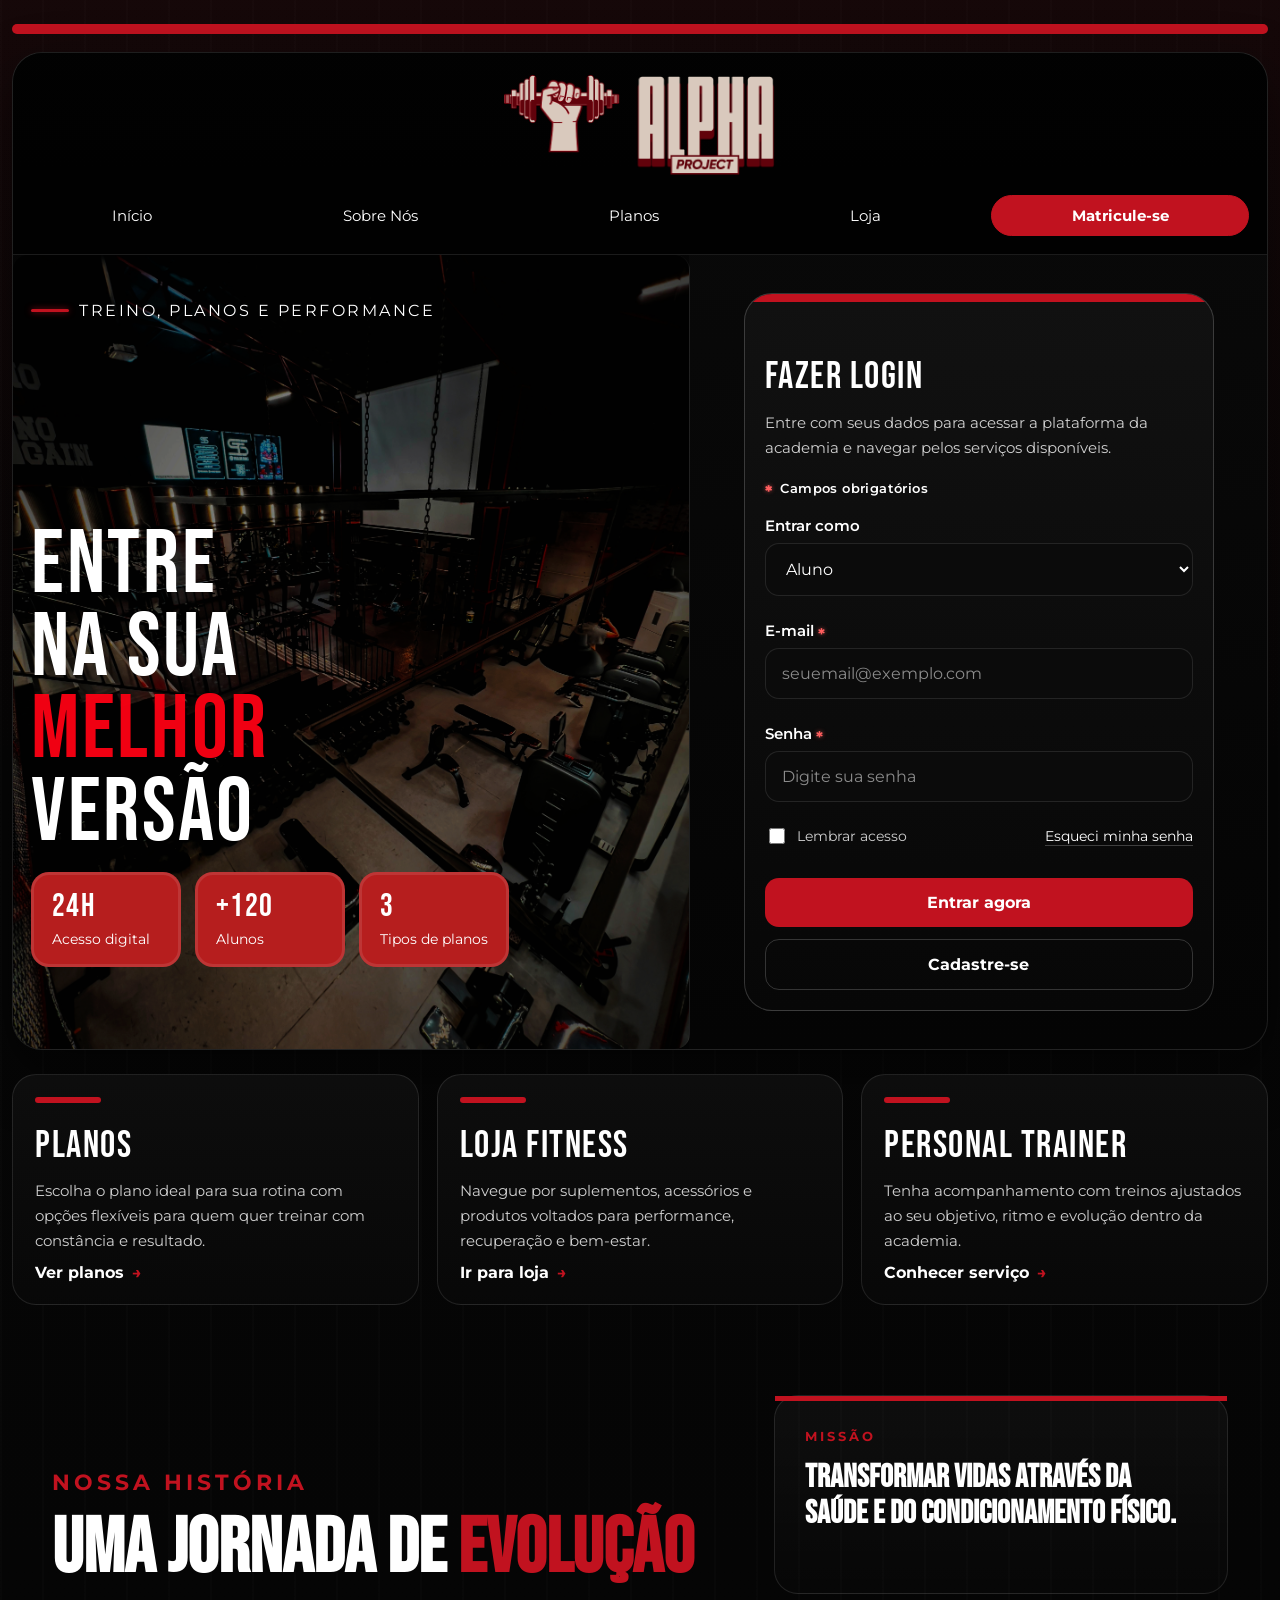
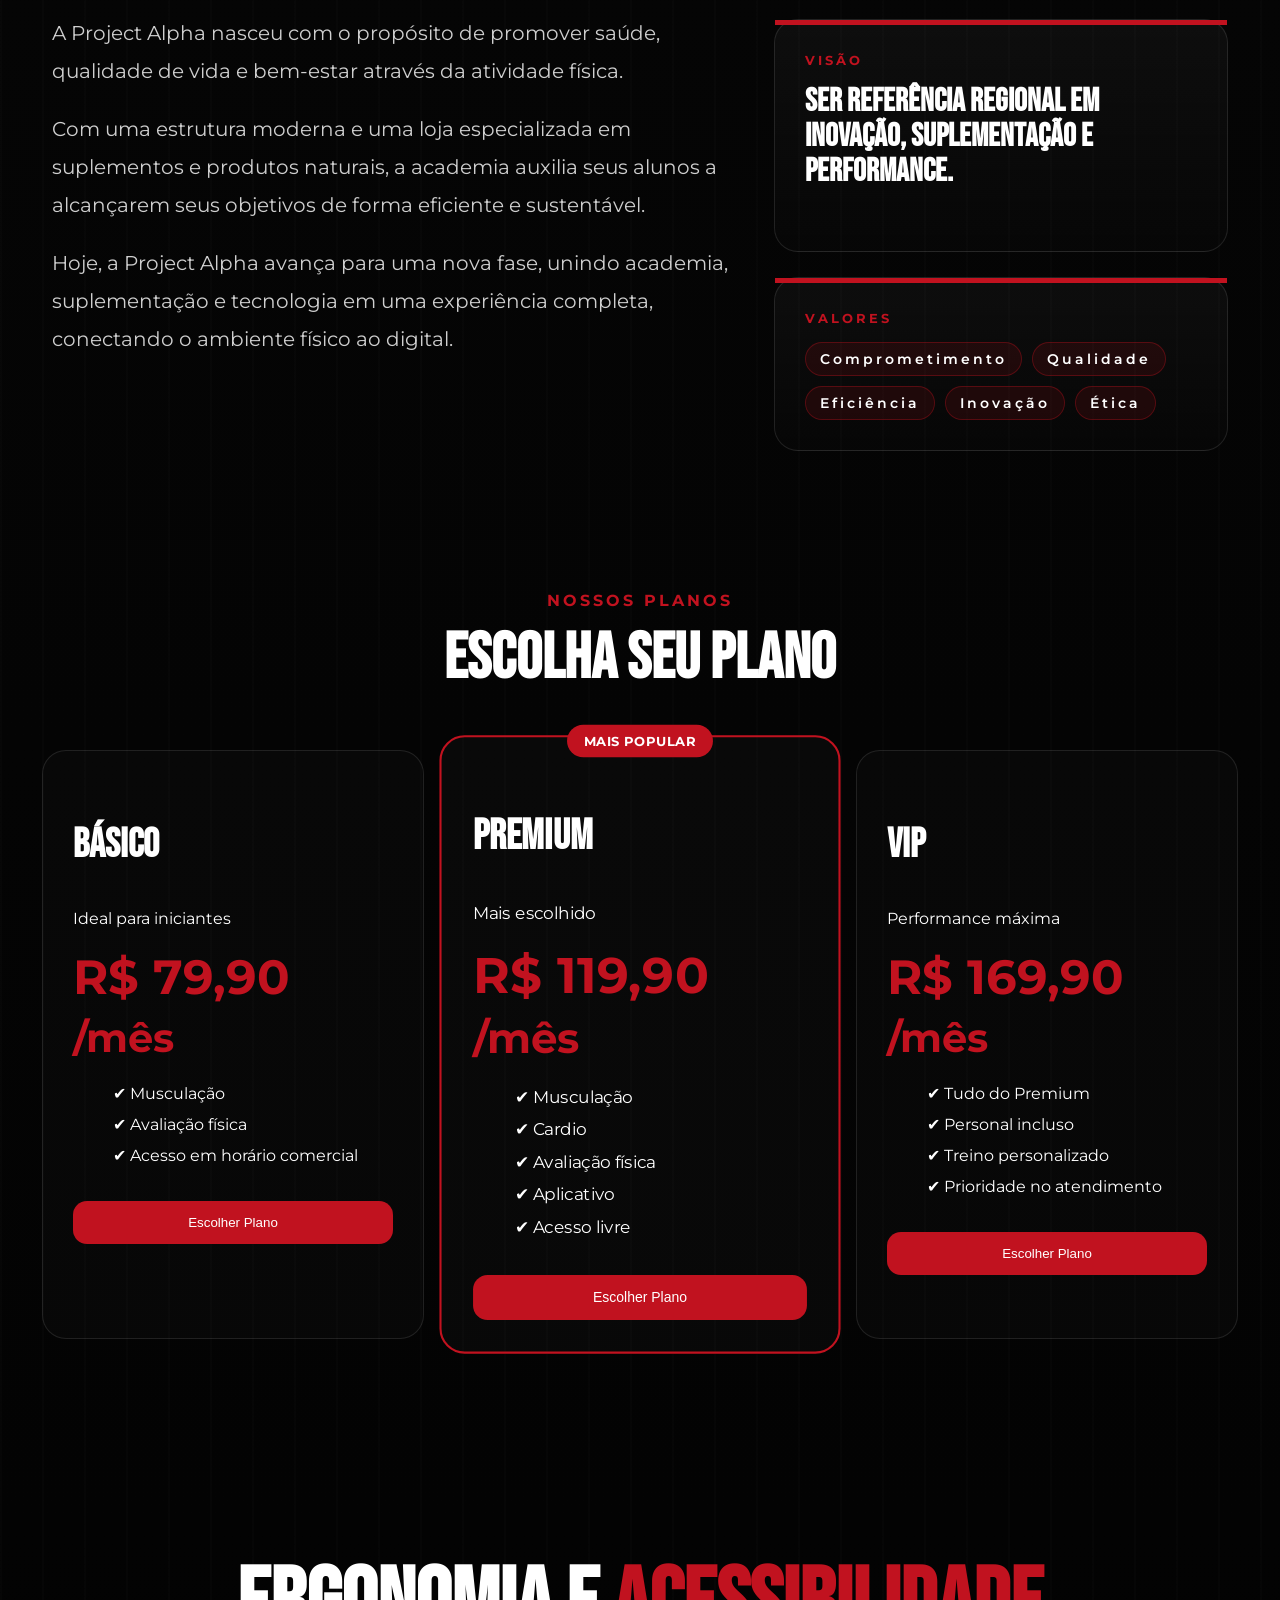
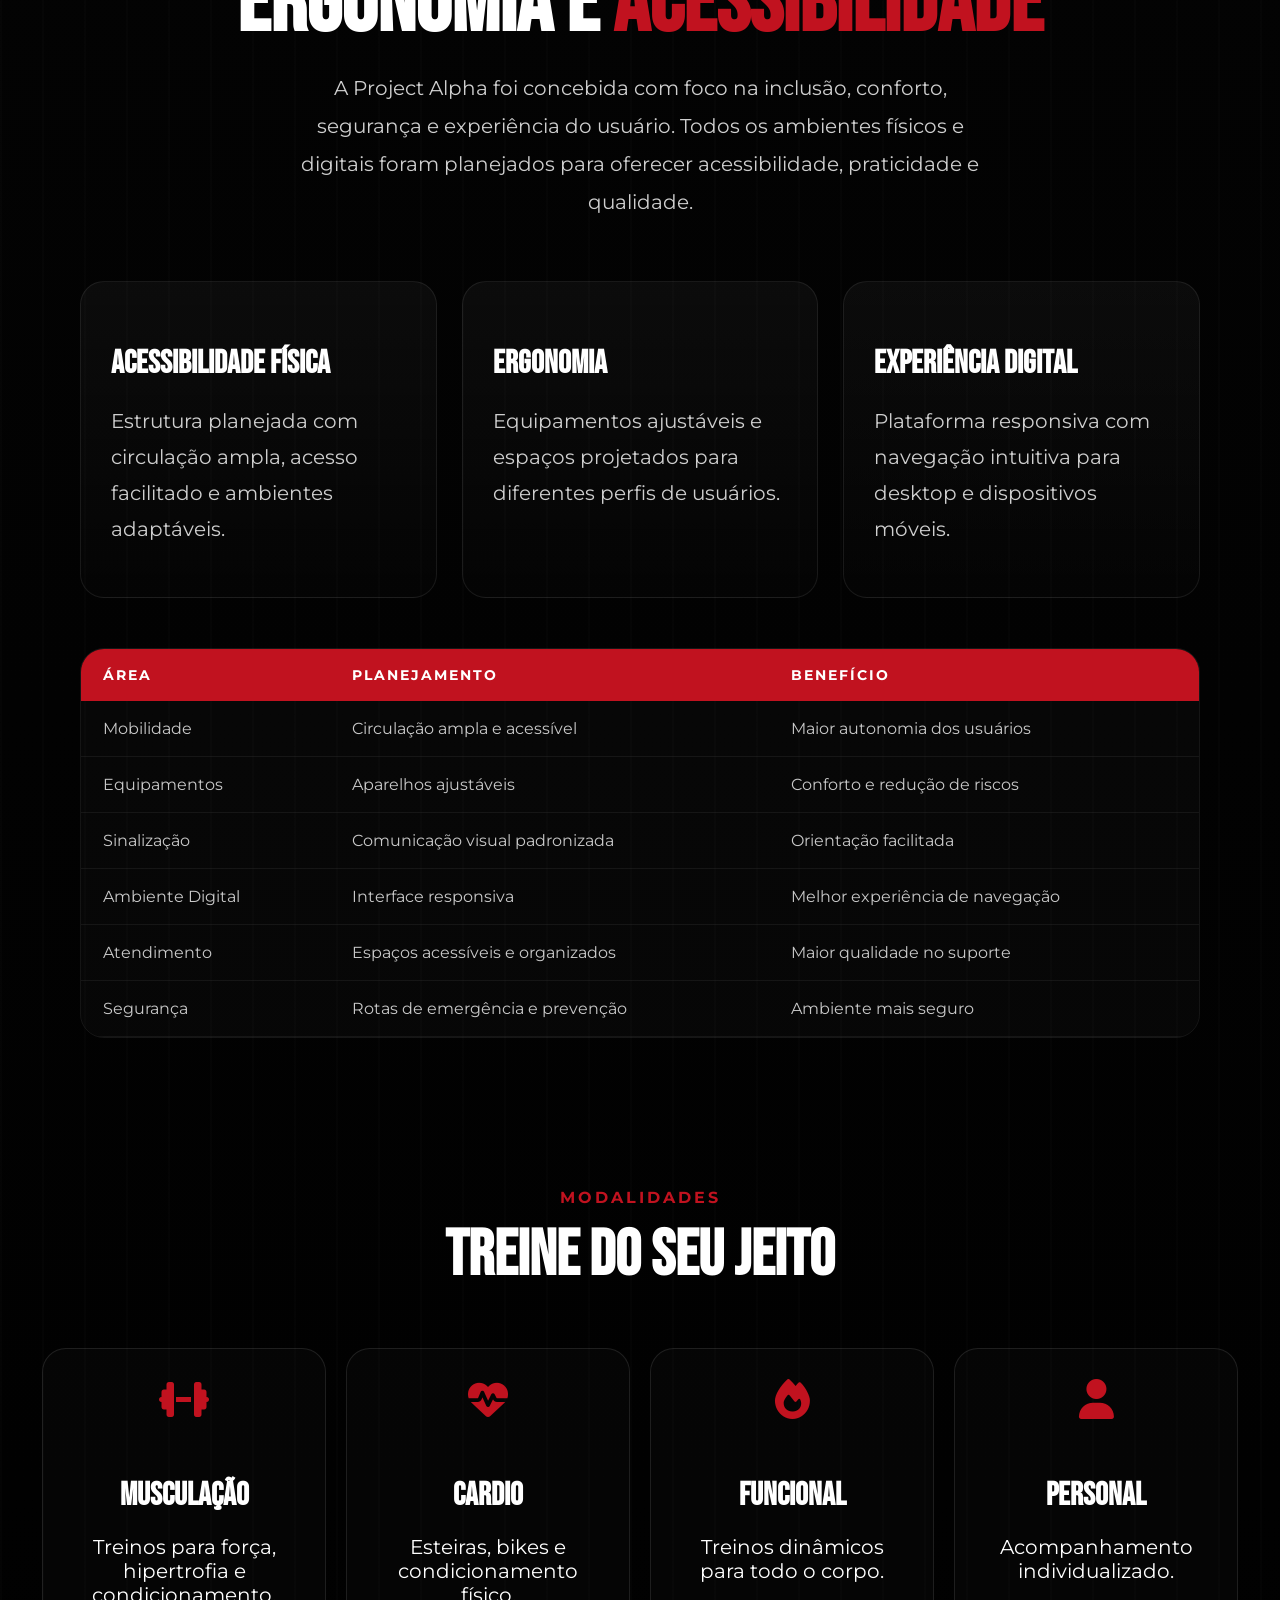
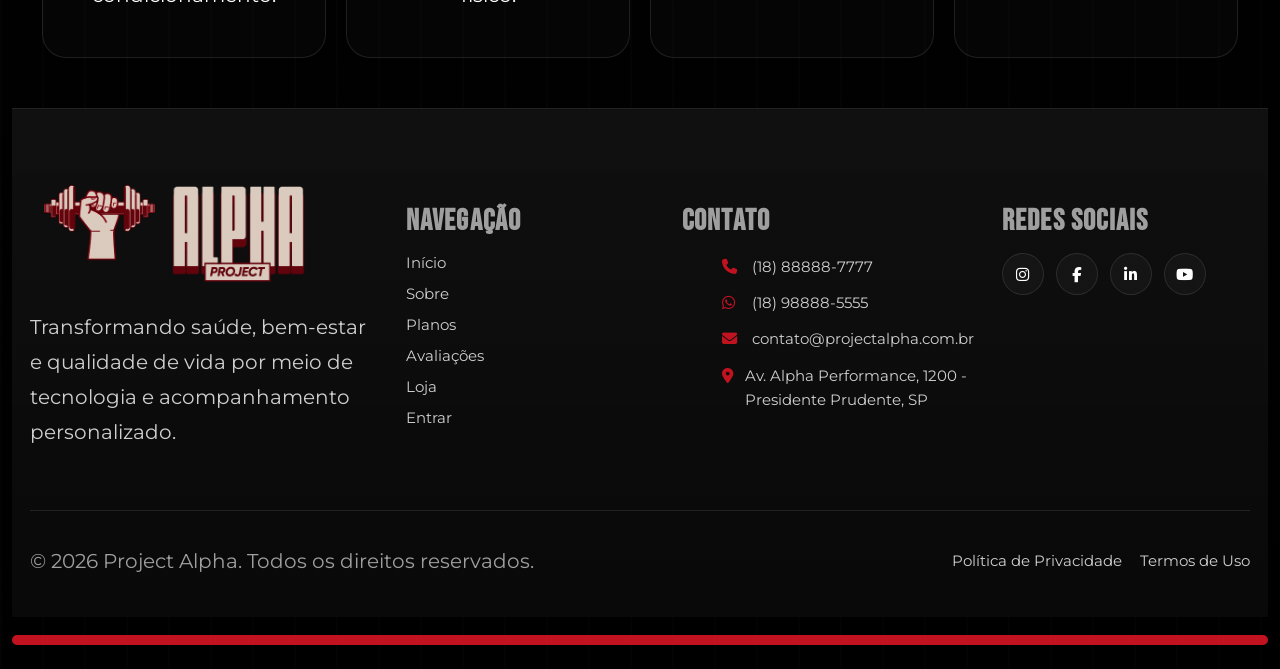
==== index.html @ a9310c5c "Ajusta estrutura removendo pasta duplicada e atualiza README" ====
<!DOCTYPE html><html lang="pt-BR">  <head>  
  <meta charset="UTF-8" />  
  <meta name="viewport" content="width=device-width, initial-scale=1.0" />  
  <title>Project Alpha | Academia</title>  

<meta name="description" content="Transforme sua performance com a Project Alpha. Academia moderna focada em saúde, bem-estar, suplementação e resultados reais.">
<meta property="og:image" content="https://i.ibb.co/XZkShXsm/Design-sem-nome-20260611-152653-0000.png">
<meta property="og:title" content="Project Alpha - Academia">
<meta property="og:description" content="Academia moderna focada em performance, bem-estar, suplementação e resultados reais.">
<meta property="og:type" content="website">
<meta property="og:url" content="https://www.projectalpha.com.br/">
  <link rel="stylesheet" href="https://cdnjs.cloudflare.com/ajax/libs/font-awesome/6.5.0/css/all.min.css">  
  <link href="https://fonts.googleapis.com/css2?family=Inter:wght@600;700&display=swap" rel="stylesheet">  
  <link rel="stylesheet" href="css/estilo.css">
  <link rel="icon" type="image/png" href="html/imagens/Faviicon-alpha.png">
  <link rel="icon" href="html/imagens/favicon.ico">
  <link rel="shortcut icon" href="html/imagens/Faviicon-alpha.png">
</head>  
<body>    
    <div class="top-line"></div><div class="shell">  
  <header class="navbar">  
    <div class="brand">  
      <div class="logo-box" aria-hidden="true">  
  <img src="html/imagens/Logo-nav.png" alt="Project Alpha Academia" />  
</div>  
        
    </div>  
     
   <nav class="menu" aria-label="Navegação principal">  
      <a href="/">Início</a>  
     <a href="/#sobre-nos">Sobre Nós</a>  
      <a href="/#planos">Planos</a>  
      <a href="/e-commerce">Loja</a>  
      <a href="/cadastro" class="highlight">Matricule-se</a>  
    </nav>
    
  </header>    <section class="hero">  
    <div class="hero-left">  
      <div>  
        <span class="eyebrow">Treino, planos e performance</span>  
        <h2>ENTRE<br> NA SUA <span class="red">MELHOR</span> VERSÃO</h2>  <div class="stats" style="margin-top: 18px;">  
      <div class="stat">  
        <b>24H</b>  
        <span>Acesso digital</span>  
      </div>  
      <div class="stat">  
        <b>+120</b>  
        <span>Alunos</span>  
      </div>  
      <div class="stat">  
        <b>3</b>  
        <span>Tipos de planos</span>  
      </div>  
    </div>  
  </div>  
</div>  

<div class="hero-right" id="login">
  <div class="login-card">
    <div class="red-bar"></div>

    <div class="login-content">
      <h3>FAZER LOGIN</h3>

      <p>
        Entre com seus dados para acessar a plataforma da academia e navegar pelos serviços disponíveis.
      </p>

      <div class="formHint">
        <span class="asterisk">*</span> Campos obrigatórios
      </div>

      <form id="loginForm">

        <div class="field">
          <label for="perfil">Entrar como</label>
          <select id="perfil" name="perfil">
            <option selected>Aluno</option>
            <option>Personal Trainer</option>
            <option>Administrador</option>
          </select>
        </div>

        <div class="field">
          <label for="email">
            E-mail <span class="asterisk">*</span>
          </label>

          <input
            id="email"
            name="email"
            type="email"
            placeholder="seuemail@exemplo.com"
            required
          >
        </div>

        <div class="field">
          <label for="senha">
            Senha <span class="asterisk">*</span>
          </label>

          <input
            id="senha"
            name="senha"
            type="password"
            placeholder="Digite sua senha"
            required
            minlength="6"
          >
        </div>

        <div class="inline-row">
          <label class="check">
            <input type="checkbox">
            <span>Lembrar acesso</span>
          </label>

          <a href="#" class="forgot">
            Esqueci minha senha
          </a>
        </div>

        <div class="buttons">
          <button class="btn btn-primary" type="submit">
            Entrar agora
          </button>

         <button class="btn btn-secondary" type="button" onclick="window.location.href='/cadastro'">
        Cadastre-se
        </button>
        </div>

      </form>
    </div>
  </div>
    </div>  
  </div>  
</div>

  </section>    <section class="sections">  
    <article class="section-card">  
      <div class="mini-bar"></div>  
      <h4>PLANOS</h4>  
      <p>  
        Escolha o plano ideal para sua rotina com opções flexíveis para quem quer treinar com constância e resultado.  
      </p>  
      <a href="#planos">Ver planos</a>  
    </article>  <article class="section-card" id="loja">  
  <div class="mini-bar"></div>  
  <h4>LOJA FITNESS</h4>  
  <p>  
    Navegue por suplementos, acessórios e produtos voltados para performance, recuperação e bem-estar.  
  </p>  
  <a href="html/lojaVTeste.html">Ir para loja</a>  
</article>  

<article class="section-card" id="personal">  
  <div class="mini-bar"></div>  
  <h4>PERSONAL TRAINER</h4>  
  <p>  
    Tenha acompanhamento com treinos ajustados ao seu objetivo, ritmo e evolução dentro da academia.
      </p>
      <a href="#">Conhecer serviço</a>
    </article>
  </section>

<section id="sobre-nos" class="history-section">

    <div class="history-content">

        <div class="history-text">

            <span class="history-tag">
                Nossa História
            </span>

            <h2>
                UMA JORNADA DE
                <span class="red">
                    EVOLUÇÃO
                </span>
            </h2>

            <p>
                A Project Alpha nasceu com o propósito de promover
                saúde, qualidade de vida e bem-estar através da
                atividade física.
            </p>

            <p>
                Com uma estrutura moderna e uma loja especializada
                em suplementos e produtos naturais, a academia
                auxilia seus alunos a alcançarem seus objetivos
                de forma eficiente e sustentável.
            </p>

            <p>
                Hoje, a Project Alpha avança para uma nova fase,
                unindo academia, suplementação e tecnologia em
                uma experiência completa, conectando o ambiente
                físico ao digital.
            </p>

        </div>

        <div class="history-highlight">

            <div class="history-card">
                <span>MISSÃO</span>
                <h3>
                    Transformar vidas através da saúde e do
                    condicionamento físico.
                </h3>
            </div>

            <div class="history-card">
                <span>VISÃO</span>
                <h3>
                    Ser referência regional em inovação,
                    suplementação e performance.
                </h3>
            </div>
            <div class="history-card">

        <span>VALORES</span>

        <div class="history-values">

            <span>Comprometimento</span>
            <span>Qualidade</span>
            <span>Eficiência</span>
            <span>Inovação</span>
            <span>Ética</span>

        </div>

        </div>

    </div>

</section>

<section class="membership-section" id="planos">
    <div class="section-title">
        <span><strong>Nossos Planos</strong></span>
        <h2 id="planos">ESCOLHA SEU PLANO</h2>
    </div>

    <div class="plans-grid">

        <div class="plan-card">
            <div class="plan-header">
                <h3>BÁSICO</h3>
                <span>Ideal para iniciantes</span>
            </div>

            <div class="plan-price">
                R$ 79,90
                <small>/mês</small>
            </div>

            <ul>
                <li>✔ Musculação</li>
                <li>✔ Avaliação física</li>
                <li>✔ Acesso em horário comercial</li>
            </ul>

            <button class="btn-plan">
                Escolher Plano
            </button>
        </div>

        <div class="plan-card featured">

            <div class="plan-badge">
                MAIS POPULAR
            </div>

            <div class="plan-header">
                <h3>PREMIUM</h3>
                <span>Mais escolhido</span>
            </div>

            <div class="plan-price">
                R$ 119,90
                <small>/mês</small>
            </div>

            <ul>
                <li>✔ Musculação</li>
                <li>✔ Cardio</li>
                <li>✔ Avaliação física</li>
                <li>✔ Aplicativo</li>
                <li>✔ Acesso livre</li>
            </ul>

            <button class="btn-plan">
                Escolher Plano
            </button>

        </div>

        <div class="plan-card">
            <div class="plan-header">
                <h3>VIP</h3>
                <span>Performance máxima</span>
            </div>

            <div class="plan-price">
                R$ 169,90
                <small>/mês</small>
            </div>

            <ul>
                <li>✔ Tudo do Premium</li>
                <li>✔ Personal incluso</li>
                <li>✔ Treino personalizado</li>
                <li>✔ Prioridade no atendimento</li>
            </ul>

            <button class="btn-plan">
                Escolher Plano
            </button>
        </div>

    </div>

</section>

<section class="invest-alpha-section" id="ergonomia">

    <div class="invest-alpha-header">

        <h2>
            ERGONOMIA E
            <span>ACESSIBILIDADE</span>
        </h2>

        <p>
            A Project Alpha foi concebida com foco na inclusão,
            conforto, segurança e experiência do usuário.
            Todos os ambientes físicos e digitais foram planejados
            para oferecer acessibilidade, praticidade e qualidade.
        </p>

    </div>

    <div class="alpha-grid-report">

        <div class="alpha-focus-card">
            <h3>Acessibilidade Física</h3>
            <p>
                Estrutura planejada com circulação ampla,
                acesso facilitado e ambientes adaptáveis.
            </p>
        </div>

        <div class="alpha-focus-card">
            <h3>Ergonomia</h3>
            <p>
                Equipamentos ajustáveis e espaços projetados
                para diferentes perfis de usuários.
            </p>
        </div>

        <div class="alpha-focus-card">
            <h3>Experiência Digital</h3>
            <p>
                Plataforma responsiva com navegação intuitiva
                para desktop e dispositivos móveis.
            </p>
        </div>

    </div>

    <div class="alpha-access-panel">

        <table>

            <thead>
                <tr>
                    <th>Área</th>
                    <th>Planejamento</th>
                    <th>Benefício</th>
                </tr>
            </thead>

            <tbody>

                <tr>
                    <td>Mobilidade</td>
                    <td>Circulação ampla e acessível</td>
                    <td>Maior autonomia dos usuários</td>
                </tr>

                <tr>
                    <td>Equipamentos</td>
                    <td>Aparelhos ajustáveis</td>
                    <td>Conforto e redução de riscos</td>
                </tr>

                <tr>
                    <td>Sinalização</td>
                    <td>Comunicação visual padronizada</td>
                    <td>Orientação facilitada</td>
                </tr>

                <tr>
                    <td>Ambiente Digital</td>
                    <td>Interface responsiva</td>
                    <td>Melhor experiência de navegação</td>
                </tr>

                <tr>
                    <td>Atendimento</td>
                    <td>Espaços acessíveis e organizados</td>
                    <td>Maior qualidade no suporte</td>
                </tr>

                <tr>
                    <td>Segurança</td>
                    <td>Rotas de emergência e prevenção</td>
                    <td>Ambiente mais seguro</td>
                </tr>

            </tbody>

        </table>

    </div>

</section>

<section class="modalidades-section">

    <div class="section-title">
        <span><strong>Modalidades</strong></span>
        <h2>TREINE DO SEU JEITO</h2>
    </div>

    <div class="modalidades-grid">

        <div class="mod-card">
            <i class="fa-solid fa-dumbbell"></i>
            <h4>Musculação</h4>
            <p>Treinos para força, hipertrofia e condicionamento.</p>
        </div>

        <div class="mod-card">
            <i class="fa-solid fa-heart-pulse"></i>
            <h4>Cardio</h4>
            <p>Esteiras, bikes e condicionamento físico.</p>
        </div>

        <div class="mod-card">
            <i class="fa-solid fa-fire"></i>
            <h4>Funcional</h4>
            <p>Treinos dinâmicos para todo o corpo.</p>
        </div>

        <div class="mod-card">
            <i class="fa-solid fa-user"></i>
            <h4>Personal</h4>
            <p>Acompanhamento individualizado.</p>
        </div>

    </div>

</section>

  <footer class="footer" aria-labelledby="footer-title">
    <div class="footer-inner">
      <div class="footer-brand">

        <div class="footer-logo">
          <img src="html/imagens/Logo-nav.png" alt="Project Alpha" />
        </div>

        <p id="footer-title">
          Transformando saúde, bem-estar e qualidade de vida por meio de tecnologia e acompanhamento personalizado.
        </p>
      </div>

      <div class="footer-column">
        <h3>Navegação</h3>
        <nav class="footer-links" aria-label="Links do rodapé">
          <a href="/">Início</a>
          <a href="/#sobre-nos">Sobre</a>
          <a href="/#planos">Planos</a>
          <a href="#avaliacoes">Avaliações</a>
          <a href="html/lojaVTeste.html">Loja</a>
          <a href="/#login">Entrar</a>
        </nav>
      </div>

      <div class="footer-column">
        <h3>Contato</h3>
        <ul class="footer-contact">
          <li><i class="fa-solid fa-phone"></i><span>(18) 88888-7777</span></li>
          <li><i class="fa-brands fa-whatsapp"></i><span>(18) 98888-5555</span></li>
          <li><i class="fa-solid fa-envelope"></i><span>contato@projectalpha.com.br</span></li>
          <li><i class="fa-solid fa-location-dot"></i><span>Av. Alpha Performance, 1200 - Presidente Prudente, SP</span></li>
        </ul>
      </div>

      <div class="footer-column">
        <h3>Redes sociais</h3>
        <div class="footer-social">
          <a href="#" aria-label="Instagram"><i class="fa-brands fa-instagram"></i></a>
          <a href="#" aria-label="Facebook"><i class="fa-brands fa-facebook-f"></i></a>
          <a href="#" aria-label="LinkedIn"><i class="fa-brands fa-linkedin-in"></i></a>
          <a href="#" aria-label="YouTube"><i class="fa-brands fa-youtube"></i></a>
        </div>

      </div>
    </div>

    <div class="footer-bottom">
      <p>© 2026 Project Alpha. Todos os direitos reservados.</p>
      <div class="footer-legal">
        <a href="#">Política de Privacidade</a>
        <a href="#">Termos de Uso</a>
      </div>
    </div>
  </footer>
</div>

<div class="bottom-line"></div>

  </div>
</body>
<script>
document.getElementById("loginForm").addEventListener("submit", function(e) {
    e.preventDefault();

    if (this.checkValidity()) {
    if (document.getElementById("perfil").value === "Aluno") {
      window.location.href = "html/area-do-aluno.html";
    } else if (document.getElementById("perfil").value === "Administrador") {
      window.location.href = "html/dashboard-2.html";
    }
    } else {
        this.reportValidity();
    }
});

  document.querySelector('.forgot').addEventListener('click', function(e) {
            e.preventDefault(); // impede o comportamento padrão do link

            // 1º prompt: código recebido por email
            const codigo = prompt('Digite o código que chegou no seu email:');
            if (codigo === null || codigo.trim() === '') {
                alert('Operação cancelada.');
                return;
            }

            // 2º prompt: nova senha
            const novaSenha = prompt('Digite sua nova senha:');
            if (novaSenha === null || novaSenha.trim() === '') {
                alert('Operação cancelada.');
                return;
            }

            // 3º prompt: confirmar nova senha
            const confirmacao = prompt('Confirme sua nova senha:');
            if (confirmacao === null || confirmacao.trim() === '') {
                alert('Operação cancelada.');
                return;
            }

            // Verifica se as senhas coincidem
            if (novaSenha === confirmacao) {
                alert('Sua senha foi alterada com sucesso!');
            } else {
                alert('As senhas não coincidem. Tente novamente.');
            }
        });
</script>
</html>
---- css/estilo.css ----
@import url('https://fonts.googleapis.com/css2?family=Bebas+Neue&family=Montserrat:wght@400;500;600;700&display=swap');:root {  
  --red: #C1121F;  
  --white: #FFFFFF;  
  --black: #000000;  
  --bg: #050505;  
  --panel: #0B0B0B;  
  --panel-2: #111111;  
  --line: rgba(255, 255, 255, 0.10);  
  --line-strong: rgba(255, 255, 255, 0.18);  
  --text-soft: #CFCFCF;  
  --text-muted: #9F9F9F;  
  --radius-xl: 28px;  
  --radius-lg: 20px;  
  --radius-md: 14px;  
  --shadow: 0 24px 60px rgba(0, 0, 0, 0.45);  
  --max: 1360px;  
}  

p {

    font-size: 20px;
}

.membership-section,
.modalidades-section{
    padding:50px 30px;
}

.section-title{
    text-align:center;
    margin-bottom:40px;
}

.section-title span{
    color:var(--red);
    text-transform:uppercase;
    letter-spacing:3px;
}

.section-title h2{
    font-family:'Bebas Neue',sans-serif;
    font-size:4rem;
    margin-top:10px;
}

.plans-grid{
    display:grid;
    grid-template-columns:repeat(3,1fr);
    gap:25px;
}

.plan-card{
    background:rgba(255,255,255,.02);
    border:1px solid var(--line);
    border-radius:24px;
    padding:30px;
    position:relative;
}

.featured{
    border:2px solid var(--red);
    transform:scale(1.05);
}

.plan-badge{
    position:absolute;
    top:-12px;
    left:50%;
    transform:translateX(-50%);
    background:var(--red);
    padding:8px 16px;
    border-radius:50px;
    font-size:.8rem;
    font-weight:bold;
}

.plan-header h3{
    font-family:'Bebas Neue',sans-serif;
    font-size:2.5rem;
}

.plan-price{
    color:var(--red);
    font-size:3rem;
    font-weight:bold;
    margin:20px 0;
}

.plan-card ul{
    list-style:none;
}

.plan-card li{
    margin-bottom:12px;
}

.btn-plan{
    width:100%;
    margin-top:20px;
    background:var(--red);
    border:none;
    color:white;
    padding:14px;
    border-radius:14px;
    cursor:pointer;
}

.modalidades-grid{
    display:grid;
    grid-template-columns:repeat(4,1fr);
    gap:20px;
}

.mod-card{
    background:rgba(255,255,255,.02);
    border:1px solid var(--line);
    border-radius:24px;
    padding:30px;
    text-align:center;
}

.mod-card i{
    color:var(--red);
    font-size:2.5rem;
    margin-bottom:15px;
}

.mod-card h4{
    font-family:'Bebas Neue',sans-serif;
    font-size:2rem;
    margin-bottom:10px;
}

@media(max-width:900px){

    .plans-grid{
        grid-template-columns:1fr;
    }

    .modalidades-grid{
        grid-template-columns:1fr 1fr;
    }

    .featured{
        transform:none;
    }
}
body.light {
--white-fixed: #ffffff;
--bg: #f4f4f4;
--white: #111111;
--black: #ffffff;
--panel: #ffffff;
--panel-2: #f0f0f0;
--line: rgba(0,0,0,0.602);         /* mais escuro */
--line-strong: rgba(0,0,0,0.769);  /* bem visível */
--text-soft: #333333;
--text-muted: #666666;

background: #f4f4f4;
color: #111;
}

/* Navbar */
body.light .navbar {
background: #ffffff;
}

/* Caixa principal */
body.light .shell {
background: #ffffff;
}

/* Login */
body.light .login-card {
background: #ffffff;
border: 1px solid rgba(0,0,0,0.1);
}

/* Inputs */
body.light .field input,
body.light .field select {
background: #ffffff;
color: #000;
border: 1px solid rgba(0,0,0,0.15);
}

/* Cards */
body.light .card,
body.light .section-card {
background: #ffffff;
}

/* Texto secundário */
body.light p,
body.light span {
color: #444;
}

/* Botão secundário */
body.light .btn-secondary {
border: 1px solid rgba(0,0,0,0.2);
color: #000;
}

/* Footer */
body.light .footer {
background: #ffffff;
}

.themeToggle{
--h: 38px;
--w: 66px;
--pad: 4px;
position: relative;
width: var(--w);
height: var(--h);
border-radius: 999px;
border: 1px solid var(--border);
background: rgba(255,255,255,.06);
box-shadow: 0 14px 34px rgba(0,0,0,.35);
cursor: pointer;
display: inline-flex;
align-items: center;
justify-content: space-between;
padding: 0 12px;
user-select: none;
flex: 0 0 auto;
}

.themeToggle i{  
  font-size: 14px;  
  color: rgba(255,255,255,.75);  
  z-index: 2;  
}  

body.light .themeToggle i{ color: rgba(0,0,0,.55); }  

.themeToggle input{  
  position:absolute;  
  inset:0;  
  opacity:0;  
  cursor:pointer;  
}  
.themeToggle .knob{  
  position:absolute;  
  top: var(--pad);  
  left: var(--pad);  
  width: calc(var(--h) - (var(--pad) * 2));  
  height: calc(var(--h) - (var(--pad) * 2));  
  border-radius: 999px;  
  background: linear-gradient(180deg, rgba(255,255,255,.20), rgba(255,255,255,.08));  
  border: 1px solid rgba(255,255,255,.12);  
  box-shadow: 0 12px 26px rgba(0,0,0,.45);  
  transition: transform .22s ease;  
}  

.themeToggle input:checked ~ .knob{  
  transform: translateX(calc(var(--w) - var(--h) + 23px));
}  

.themeToggle:hover{  
  background: rgba(255,255,255,.08);  
}

html {
box-sizing: border-box;
scroll-behavior: smooth;
width: 100%;
overflow-x: hidden;
}

*, *::before, *::after {
box-sizing: inherit;
}

body {
min-height: 100vh;
margin: 0;
font-family: 'Montserrat', Arial, sans-serif;
color: var(--white);
background:
linear-gradient(180deg, rgba(193,18,31,0.08), transparent 14%),
repeating-linear-gradient(
90deg,
rgba(255,255,255,0.012) 0,
rgba(255,255,255,0.012) 2px,
transparent 2px,
transparent 42px
),
linear-gradient(180deg, #070707 0%, #000000 100%);
padding: 24px 12px;
}

a {
color: inherit;
text-decoration: none;
}

img {
max-width: 100%;
display: block;
height: 47px;
width: auto;
object-fit: contain;
opacity: .85;
}

.page {
max-width: var(--max);
margin: 0 auto;
}

.top-line,
.bottom-line {
height: 10px;
background: var(--red);
border-radius: 999px;
}

.top-line {
margin-bottom: 18px;
}

.bottom-line {
margin-top: 18px;
}

.shell {
background: linear-gradient(180deg, rgba(10,10,10,0.97), rgba(4,4,4,0.99));
border: 1px solid var(--line);
border-radius: 30px;
overflow: hidden;
box-shadow: var(--shadow);
}

.navbar {
display: flex;
align-items: center;
justify-content: center;
gap: 16px;
padding: 18px 28px;
border-bottom: 1px solid var(--line);
background: rgba(0,0,0,0.84);
flex-wrap: wrap;
}

.brand {
display: flex;
align-items: center;
gap: 14px;
}

.logo-box {
  width: auto; /* deixa flexível */
  max-width: 400px; /* ajusta conforme a logo */
  height: 108px; /* mantém altura padrão */
  border-radius: 16px;
  
  display: flex;
  align-items: center;
  justify-content: center;
  overflow: hidden;
  flex-shrink: 0;
}


.logo-box img {
  height: 100px; /* altura da logo dentro da caixa */
  width: auto; /* mantém proporção */
  object-fit: contain;
}

.brand-text small {
  display: block;
  color: var(--text-muted);
  font-size: 1.12rem;
  letter-spacing: 0.16em;
  text-transform: uppercase;
  margin-bottom: 3px;
}

.brand-text h1 {
  font-family: 'Bebas Neue', sans-serif;
  font-size: 3rem;
  line-height: 0.95;
  letter-spacing: 0.04em;
  font-weight: 400;
}

.brand {
  display: flex !important;
  align-items: center !important;
  gap: 14px;
}

.brand-text {
  display: flex;
  flex-direction: column;
  justify-content: center;
  margin-top: 0;
}

.brand-text small {
  margin: 0 !important;
  line-height: -4 !important;
}

.brand-text h1 {
  line-height: 1 !important;
  margin: 0 !important;
}

.menu {
display: flex;
align-items: center;
gap: 30px;
flex-wrap: wrap;
}

.menu a {
padding: 10px 15px;
border-radius: 999px;
border: 1px solid transparent;
font-size: 0.95rem;
transition: 0.2s ease;
}

.menu a:hover,
.menu a:focus {
background: rgba(255,255,255,0.03);
border-color: var(--line-strong);
outline: none;
}

.menu .highlight {
background: var(--red);
border-color: var(--red);
font-weight: 700;
}

.hero {
display: grid;
grid-template-columns: 1.08fr 0.92fr;
min-height: 770px;
}

.hero-left {
padding: 42px 38px;
border-right: 1px solid var(--line);
display: flex;
flex-direction: column;
justify-content: space-between;
gap: 30px;
background-image: url('../html/imagens/Acade3.jpg');
background-size: cover;
background-position: center;
background-repeat: no-repeat;
border-radius: 15px;
position: relative;
}

.hero-left::before {
content: "";
position: absolute;
top: 0;
left: 0;
right: 0;
bottom: 0;
background: rgba(0,0,0,0.45);
z-index: 0;
}

.hero-left > div {
position: relative;
z-index: 1;
}

/* Título principal */
.hero-left h2 {
color: #fff !important;
}

.hero-left h2,
.eyebrow,
.menu .highlight,
.stat b,
.stat span {
color: #fff !important;
}

/* "Matricule-se" */
.menu .highlight {
color: #fff !important;
}

/* Números e textos dos stats */
.stat b,
.stat span {
color: #fff !important;
}

.eyebrow {
display: inline-flex;
align-items: center;
gap: 10px;
font-size: 0.98rem;
text-transform: uppercase;
letter-spacing: 0.16em;
color: var(--white-fixed);
margin-bottom: 130px;
}

.footer {
padding: 64px 28px 24px;
border-top: 1px solid var(--line);
color: var(--text-muted);
font-size: 0.95rem;
background: linear-gradient(180deg, rgba(255,255,255,0.02), rgba(0,0,0,0.22)), var(--panel);
}

.footer-inner {
max-width: var(--max);
margin: 0 auto;
display: grid;
grid-template-columns: 1.4fr 1fr 1.1fr 1fr;
gap: 28px;
align-items: start;
}

.footer-brand p {
margin-top: 16px;
max-width: 34ch;
line-height: 1.75;
color: var(--text-soft);
}

.footer-logo {
display: inline-flex;
align-items: center;
justify-content: center;
width: 290px;
max-width: 100%;
padding: 12px 14px;
}

.footer-logo img {
display: block;
width: 200%;
height: auto;
}

.footer-column h3,
.footer-hours h3 {
margin-bottom: 14px;
font-family: 'Bebas Neue', sans-serif;
font-size: 1.9rem;
letter-spacing: 0.04em;
}

.footer-links {
display: grid;
gap: 12px;
}

.footer-links a,
.footer-legal a {
color: var(--text-soft);
text-decoration: none;
transition: color 0.2s ease, transform 0.2s ease;
}

.footer-links a:hover,
.footer-legal a:hover {
color: var(--white);
}

.footer-links a:hover {
transform: translateX(4px);
}

.footer-contact,
.footer-hours ul {
list-style: none;
display: grid;
gap: 12px;
}

.footer-contact li {
display: flex;
gap: 12px;
align-items: flex-start;
line-height: 1.6;
color: var(--text-soft);
}

.footer-contact i {
color: var(--red);
margin-top: 4px;
width: 18px;
text-align: left;
}

.footer-social {
display: flex;
flex-wrap: wrap;
gap: 12px;
margin-bottom: 24px;
}

.footer-social a {
width: 42px;
height: 42px;
border-radius: 999px;
display: inline-flex;
align-items: center;
justify-content: center;
border: 1px solid var(--line);
background: rgba(255,255,255,0.03);
color: var(--white);
text-decoration: none;
transition: transform 0.2s ease, border-color 0.2s ease, background 0.2s ease;
}

.footer-social a:hover {
transform: translateY(-2px);
border-color: rgba(193, 18, 31, 0.55);
background: rgba(193, 18, 31, 0.14);
}

.footer-hours li {
color: var(--text-soft);
line-height: 1.6;
}

.footer-bottom {
max-width: var(--max);
margin: 40px auto 0;
padding-top: 18px;
border-top: 1px solid var(--line);
display: flex;
align-items: center;
justify-content: space-between;
gap: 16px;
flex-wrap: wrap;
color: var(--text-muted);
}

.footer-legal {
display: flex;
align-items: center;
gap: 18px;
flex-wrap: wrap;
}

.eyebrow::before {
content: "";
width: 38px;
height: 3px;
border-radius: 999px;
background: var(--red);
text-shadow: 0 2px 6px rgba(0,0,0,0.7);
box-shadow: 0 0 6px rgba(193,18,31,0.7);
}

.hero-left h2 {
font-family: 'Bebas Neue', sans-serif;
font-size: clamp(3.3rem, 7vw, 6.5rem);
line-height: 0.92;
letter-spacing: 0.03em;
max-width: 9ch;
font-weight: 400;
margin-bottom: 16px;
}

.hero-left h2 .red {
color: #fd0013f2;
}

.hero-left p {
color: var(--text-soft);
max-width: 62ch;
font-size: 1rem;
line-height: 1.75;
}

.cards {
display: grid;
grid-template-columns: repeat(2, minmax(0, 1fr));
gap: 16px;
margin-top: 28px;
}

.card {
background: rgba(255,255,255,0.02);
border: 1px solid var(--line);
border-radius: var(--radius-lg);
padding: 18px;
}

.card strong {
display: block;
margin-bottom: 8px;
font-size: 1rem;
}

.card span {
color: var(--text-soft);
font-size: 0.92rem;
line-height: 1.55;
}

.highlight-box {
border: 1px solid rgba(193,18,31,0.35);
background: rgba(193,18,31,0.08);
border-radius: 22px;
padding: 20px;
}

.highlight-box h3 {
font-family: 'Bebas Neue', sans-serif;
font-weight: 400;
font-size: 1.9rem;
letter-spacing: 0.04em;
margin-bottom: 8px;
}

.highlight-box p {
color: var(--text-soft);
font-size: 0.94rem;
line-height: 1.65;
max-width: 62ch;
}

.stats {
display: flex;
gap: 14px;
flex-wrap: wrap;
}

.stat {
min-width: 150px;
padding: 16px 18px;
border-radius: 18px;
border: 3px solid var(--line);
background: #b61e1e;
}

.stat b {
display: block;
font-family: 'Bebas Neue', sans-serif;
font-size: 2rem;
font-weight: 400;
letter-spacing: 0.04em;
line-height: 1;
margin-bottom: 6px;
}

.stat span {
color: var(--text-soft);
font-size: 0.88rem;
}

.hero-right {
padding: 38px;
display: flex;
align-items: center;
justify-content: center;
}

.login-card {
width: 100%;
max-width: 470px;
background: linear-gradient(180deg, #111111 0%, #070707 100%);
border: 1px solid var(--line-strong);
border-radius: 28px;
overflow: hidden;
}

.login-card .red-bar {
height: 8px;
background: var(--red);
}

.login-content {
padding: 30px;
}

.login-badge {
display: inline-block;
padding: 8px 12px;
border-radius: 999px;
border: 1px solid rgba(193,18,31,0.30);
background: rgba(193,18,31,0.12);
font-size: 0.82rem;
margin-bottom: 16px;
}

.login-content h3 {
font-family: 'Bebas Neue', sans-serif;
font-size: 3rem;
line-height: 0.92;
letter-spacing: 0.04em;
font-weight: 400;
margin-bottom: 5px;
}

.login-content p {
color: var(--text-soft);
line-height: 1.65;
font-size: 0.96rem;
margin-bottom: 18px;
}

form {
display: grid;
gap: 25px;
}

.field {
display: flex;
flex-direction: column;
gap: 8px;
}

.field label {
font-size: 0.93rem;
font-weight: 600;
color: var(--white);
}

.field input,
.field select {
width: 100%;
background: var(--panel);
color: var(--white);
border: 1px solid var(--line);
border-radius: var(--radius-md);
padding: 15px 16px;
font: inherit;
outline: none;
transition: 0.2s ease;
}

.field input::placeholder {
color: #8B8B8B;
}

.field input:focus,
.field select:focus {
border-color: var(--red);
box-shadow: 0 0 0 4px rgba(193,18,31,0.14);
}

.inline-row {
display: flex;
align-items: center;
justify-content: space-between;
gap: 12px;
flex-wrap: wrap;
margin-top: -2px;
}

.check {
display: inline-flex;
align-items: center;
gap: 9px;
color: var(--text-soft);
font-size: 0.9rem;
}

.check input {
accent-color: var(--red);
width: 16px;
height: 16px;
}

.forgot {
color: var(--white);
font-size: 0.9rem;
border-bottom: 1px solid rgba(255,255,255,0.22);
}

.buttons {
display: grid;
gap: 12px;
margin-top: 6px;
}

.btn {
width: 100%;
border: 0;
border-radius: 14px;
padding: 15px 18px;
font: inherit;
font-weight: 700;
cursor: pointer;
transition: 0.2s ease;
}

.btn-primary {
background: var(--red);
color: #ffff !important;
}

.btn-primary:hover,
.btn-primary:focus {
filter: brightness(1.05);
outline: none;
}

.btn-secondary {
background: transparent;
color: var(--white);
border: 1px solid var(--line-strong);
}

.btn-secondary:hover,
.btn-secondary:focus {
background: rgba(255,255,255,0.03);
outline: none;
}

.role-list {
margin-top: 22px;
padding-top: 20px;
border-top: 1px solid var(--line);
display: grid;
gap: 10px;
}

.role-list span {
color: var(--text-soft);
font-size: 0.92rem;
}

.role-tags {
display: flex;
gap: 10px;
flex-wrap: wrap;
}

.formHint{
font-size: 13px;
letter-spacing: .4px;
text-transform: none;
color: var(--muted);
margin-top: 2px;
font-weight: 600;
margin-bottom: 20px;
}

.formHint .asterisk{  
  color: #ff5e5e;  
  font-weight: 800;  
  margin-right: 4px;  
}

.asterisk {
color: #ff5e5e;
font-weight: 700;
font-size: 16px;
position: relative;
top: 4px;
text-shadow: 0 0 4px rgba(255,94,94,0.6);
}

.role-tags b {
font-size: 0.84rem;
padding: 9px 12px;
border-radius: 999px;
background: rgba(255,255,255,0.03);
border: 1px solid var(--line);
font-weight: 600;
}

.sections {
display: grid;
grid-template-columns: repeat(3, minmax(0, 1fr));
gap: 18px;
margin-top: 24px;
}

.section-card {
border: 1px solid var(--line);
border-radius: 24px;
padding: 22px;
background: linear-gradient(180deg, rgba(14,14,14,0.94), rgba(8,8,8,0.96));
}

.section-card .mini-bar {
width: 66px;
height: 6px;
border-radius: 999px;
background: var(--red);
margin-bottom: -25px;
}

.section-card h4 {
font-family: 'Bebas Neue', sans-serif;
font-size: 2rem;
line-height: 0.95;
font-weight: 400;
letter-spacing: 0.04em;
margin-bottom: 10px;
}

.section-card p {
color: var(--text-soft);
font-size: 0.94rem;
line-height: 1.65;
margin-bottom: 10px;
}

.section-card a {
display: inline-flex;
align-items: center;
gap: 8px;
color: var(--white);
font-weight: 700;
}

.section-card a::after {
content: "→";
color: var(--red);
}

@media (max-width: 1080px) {
.hero {
grid-template-columns: 1fr;
}

.hero-left {
border-right: 0;
border-bottom: 1px solid var(--line);
}

.sections {
grid-template-columns: 1fr;
}

.footer-inner {
grid-template-columns: 1fr 1fr;
}
}

@media (max-width: 720px) {
.hero-left {
border-right: 0;
border-bottom: 1px solid var(--line);
padding: 20px; /* por exemplo */
}

.footer {
padding-top: 42px;
}

.footer-inner {
grid-template-columns: 1fr;
}

.footer-bottom {
flex-direction: column;
align-items: flex-start;
}
}

.navbar,
.hero-left,
.hero-right,
.footer {
padding-left: 18px;
padding-right: 18px;
}

.login-content {
padding: 20px;
}

.cards {
grid-template-columns: 1fr;
}

.menu {
width: 100%;
}

.menu a {
flex: 1 1 auto;
text-align: center;
}


.login-content h3,
.section-card h4 {
font-size: 2.35rem;
}

/* ==========================
   HISTÓRIA
========================== */

.history-section{
    padding:90px 40px;
}

.history-content{
    display:grid;
    grid-template-columns:1.2fr .8fr;
    gap:40px;
    align-items:center;
}

.history-tag{
    color:var(--red);
    font-size:1.35rem;
    font-weight:700;
    letter-spacing:4px;
    text-transform:uppercase;
}

.history-text h2{
    font-family:'Bebas Neue',sans-serif;
    font-size:clamp(3.5rem,6vw,5.5rem);
    line-height:.9;
    margin:20px 0 30px;
}

.history-text .red{
    color:var(--red);
}

.history-text p{
    color:var(--text-soft);
    line-height:1.9;
    margin-bottom:20px;
}

/* Cards laterais */

.history-highlight{
    display:flex;
    flex-direction:column;
    gap:25px;
}

.history-card{
    padding:30px;
    border-radius:24px;

    background:
    linear-gradient(
        180deg,
        rgba(255,255,255,.04),
        rgba(255,255,255,.01)
    );

    border:1px solid var(--line);

    position:relative;
}

.history-card::before{
    content:"";
    position:absolute;
    top:0;
    left:0;

    width:100%;
    height:5px;

    background:var(--red);
}

.history-card span{
    color:var(--red);
    font-size:.8rem;
    font-weight:700;
    letter-spacing:3px;
}

.history-card h3{
    margin-top:15px;

    font-family:'Bebas Neue',sans-serif;

    font-size:2rem;

    line-height:1.1;
}

/* Responsivo */

@media(max-width:900px){

    .history-content{
        grid-template-columns:1fr;
    }

    .history-section{
        padding:70px 25px;
    }

}

.history-values{
    display:flex;
    flex-wrap:wrap;
    gap:10px;
    margin-top:15px;
}

.history-values span{
    padding:8px 14px;
    border-radius:999px;

    background:
    rgba(193,18,31,.12);

    border:
    1px solid rgba(193,18,31,.35);

    color:#fff;

    font-size:.85rem;
    font-weight:600;
}

/* ===================================
   PROJECT ALPHA
   ERGONOMIA E ACESSIBILIDADE
=================================== */

.invest-alpha-section{
    max-width:1200px;
    margin:auto;
    padding:100px 40px;
}

.invest-alpha-header{
    text-align:center;
    max-width:850px;
    margin:0 auto 60px;
}

.invest-alpha-tag{
    display:block;

    color:#C1121F;

    font-size:.85rem;
    font-weight:700;

    letter-spacing:4px;

    margin-bottom:20px;
}

.invest-alpha-header h2{
    font-family:'Bebas Neue',sans-serif;

    font-size:clamp(3.5rem,7vw,6rem);

    line-height:.9;

    margin-bottom:25px;
}

.invest-alpha-header h2 span{
    color:#C1121F;
}

.invest-alpha-header p{
    color:var(--text-soft);

    line-height:1.9;

    max-width:700px;
    margin:auto;
}

/* CARDS */

.alpha-grid-report{
    display:grid;

    grid-template-columns:
    repeat(auto-fit,minmax(280px,1fr));

    gap:25px;

    margin-bottom:50px;
}

.alpha-focus-card{
    padding:30px;

    border-radius:24px;

    background:
    linear-gradient(
        180deg,
        rgba(255,255,255,.04),
        rgba(255,255,255,.01)
    );

    border:1px solid rgba(255,255,255,.08);

    transition:.3s;
}

.alpha-focus-card:hover{
    transform:translateY(-4px);

    border-color:
    rgba(193,18,31,.4);
}

.alpha-focus-card h3{
    font-family:'Bebas Neue',sans-serif;

    font-size:2rem;

    margin-bottom:15px;
}

.alpha-focus-card p{
    color:var(--text-soft);

    line-height:1.8;
}

/* TABELA */

.alpha-access-panel{
    overflow:hidden;

    border-radius:24px;

    border:1px solid rgba(255,255,255,.08);
}

.alpha-access-panel table{
    width:100%;

    border-collapse:collapse;
}

.alpha-access-panel thead{
    background:#C1121F;
}

.alpha-access-panel th{
    text-align:left;

    padding:18px 22px;

    color:white;

    font-size:.85rem;

    letter-spacing:2px;

    text-transform:uppercase;
}

.alpha-access-panel td{
    padding:18px 22px;

    border-bottom:
    1px solid rgba(255,255,255,.06);

    color:#c9c9c9;
}

.alpha-access-panel tbody tr{
    background:
    rgba(255,255,255,.02);
}

.alpha-access-panel tbody tr:hover{
    background:
    rgba(193,18,31,.08);
}

/* RESPONSIVO */

@media(max-width:768px){

    .invest-alpha-section{
        padding:70px 20px;
    }

    .alpha-access-panel{
        overflow-x:auto;
    }

    .alpha-access-panel table{
        min-width:700px;
    }

}
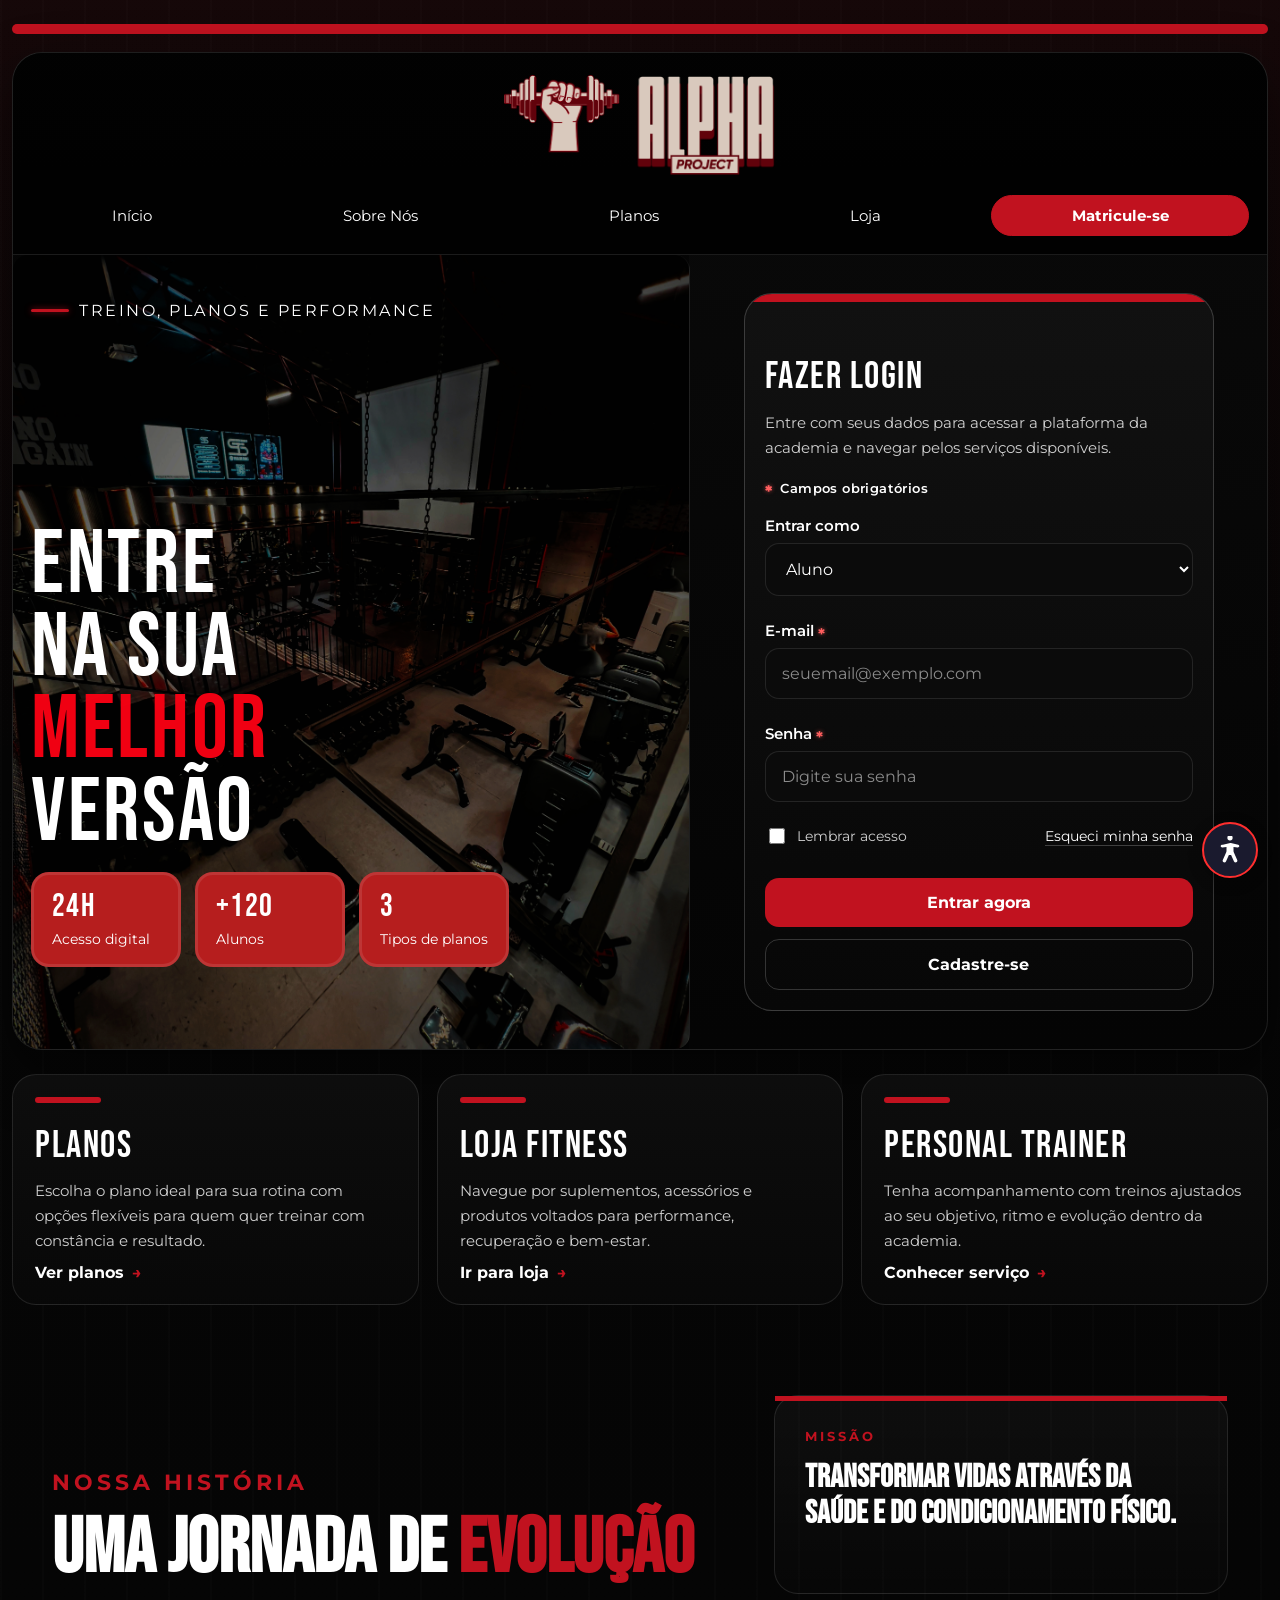
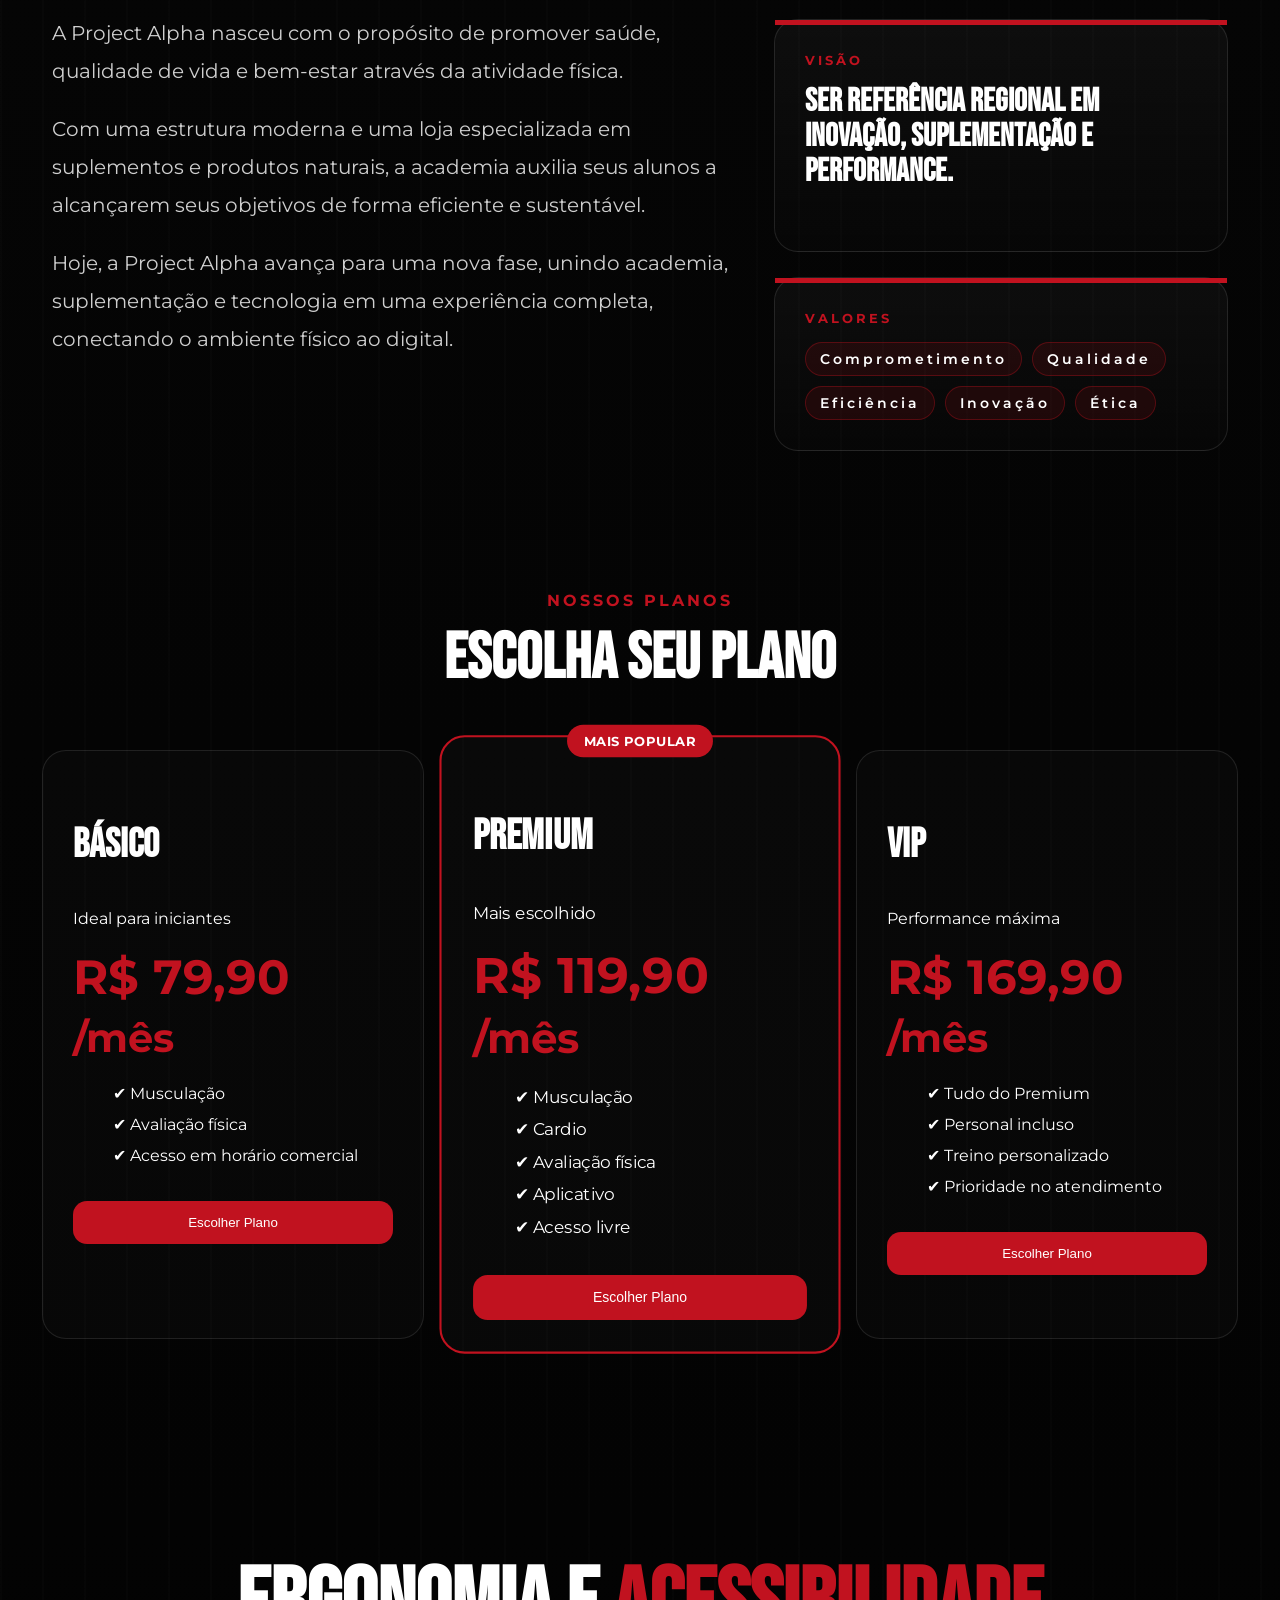
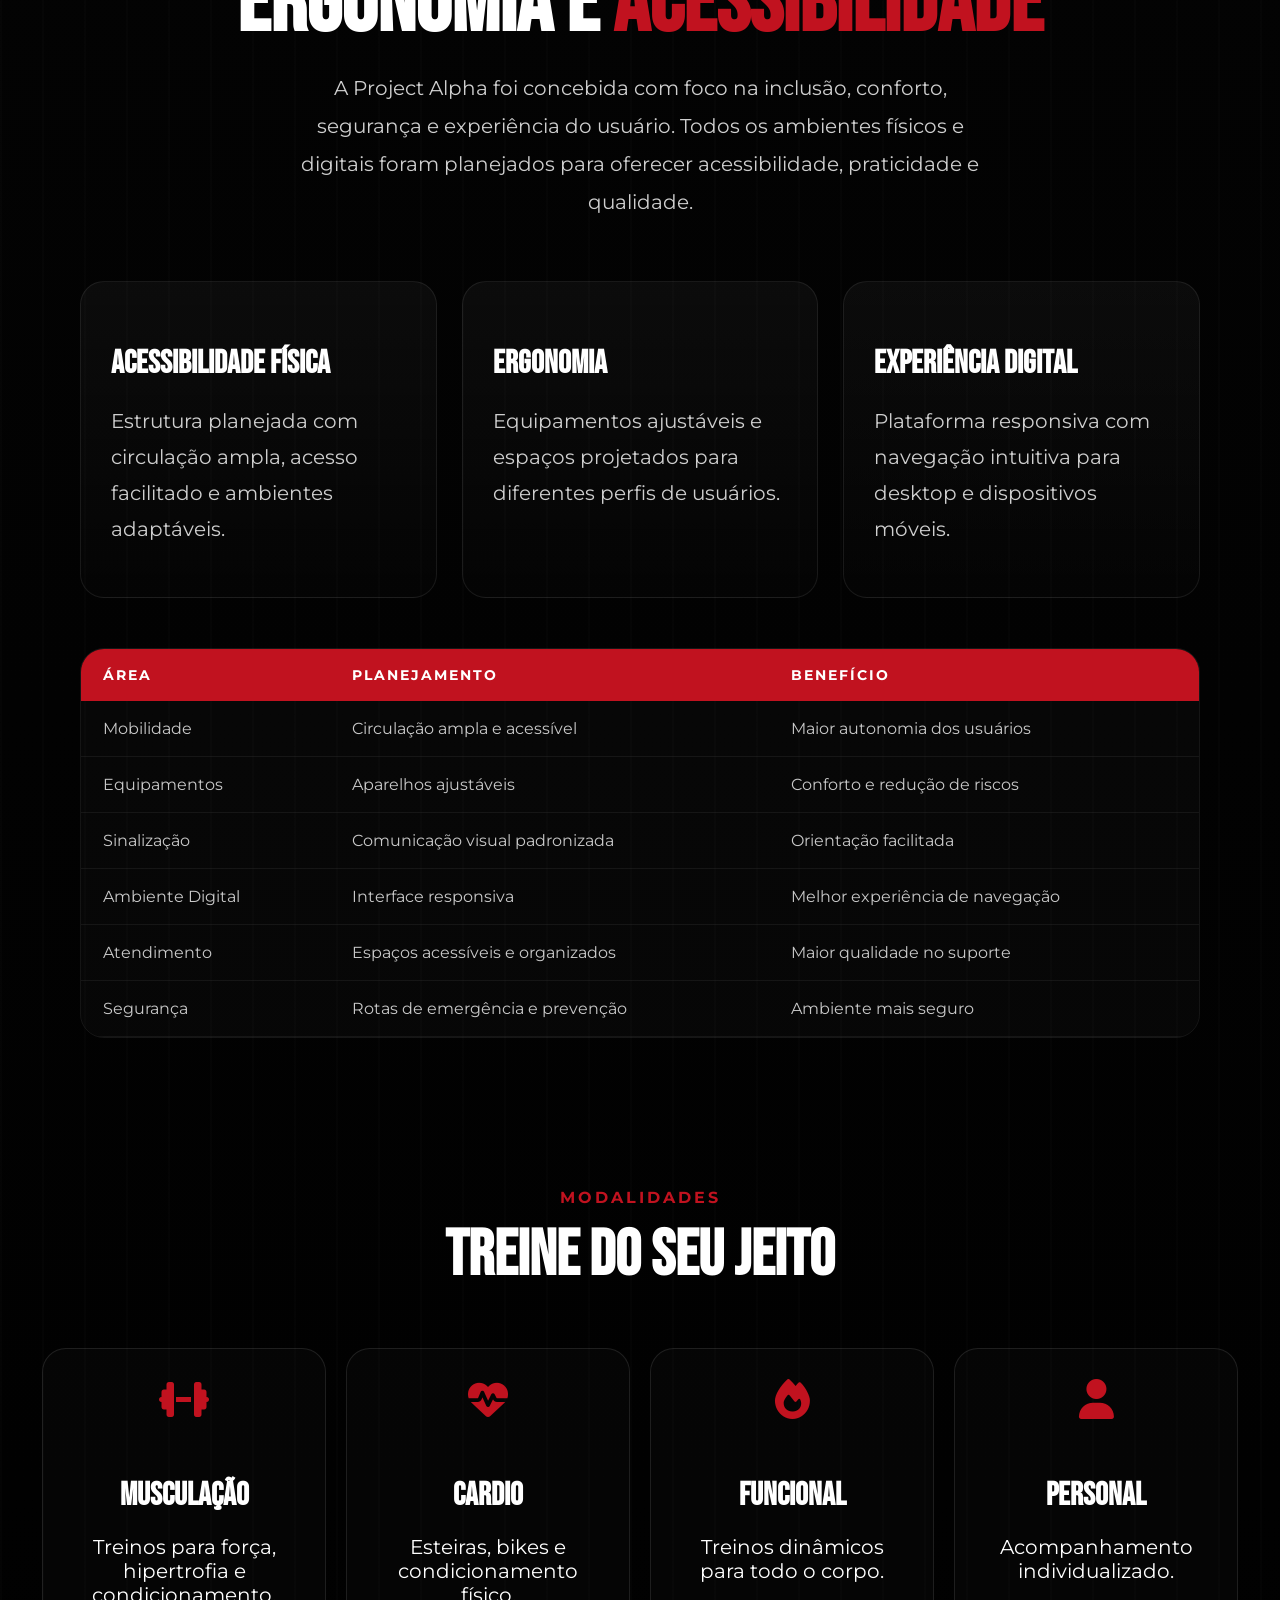
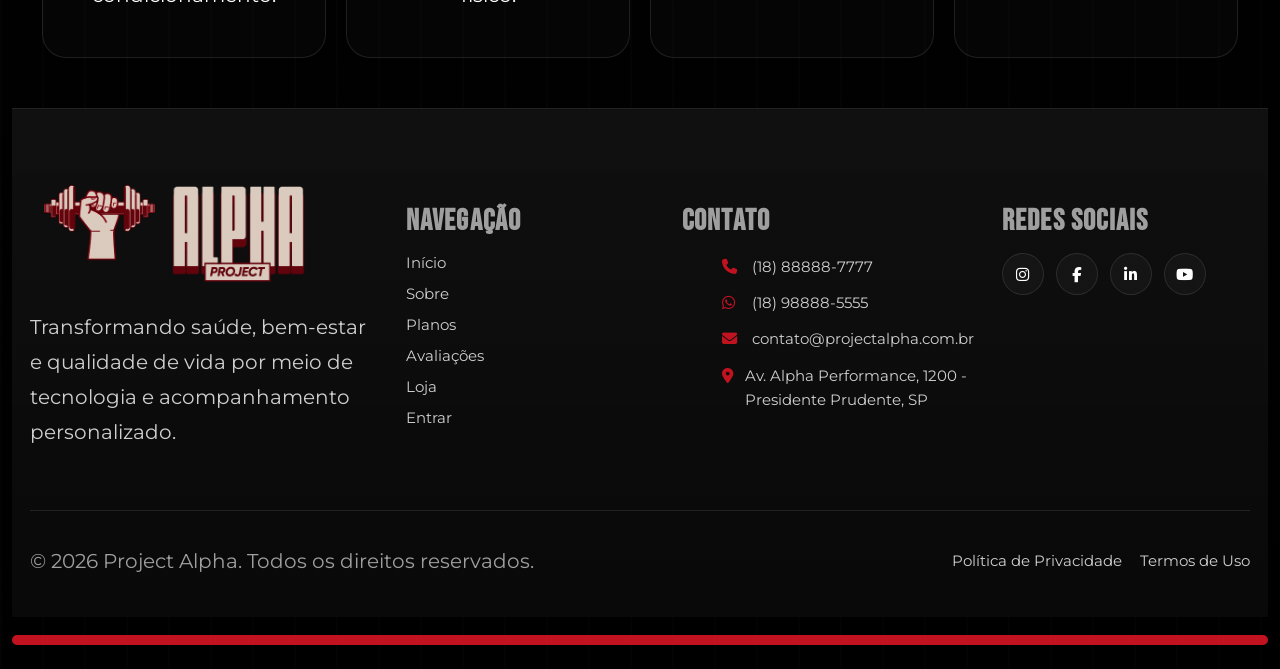
==== commit ed56b03a: "feat: aplica versão estável do sistema de acessibilidade sem bugs" ====
--- a/index.html
+++ b/index.html
@@ -529,6 +529,7 @@
 <div class="bottom-line"></div>
 
   </div>
+  <script src="js/acessibilidade.js" defer></script>
 </body>
 <script>
 document.getElementById("loginForm").addEventListener("submit", function(e) {
